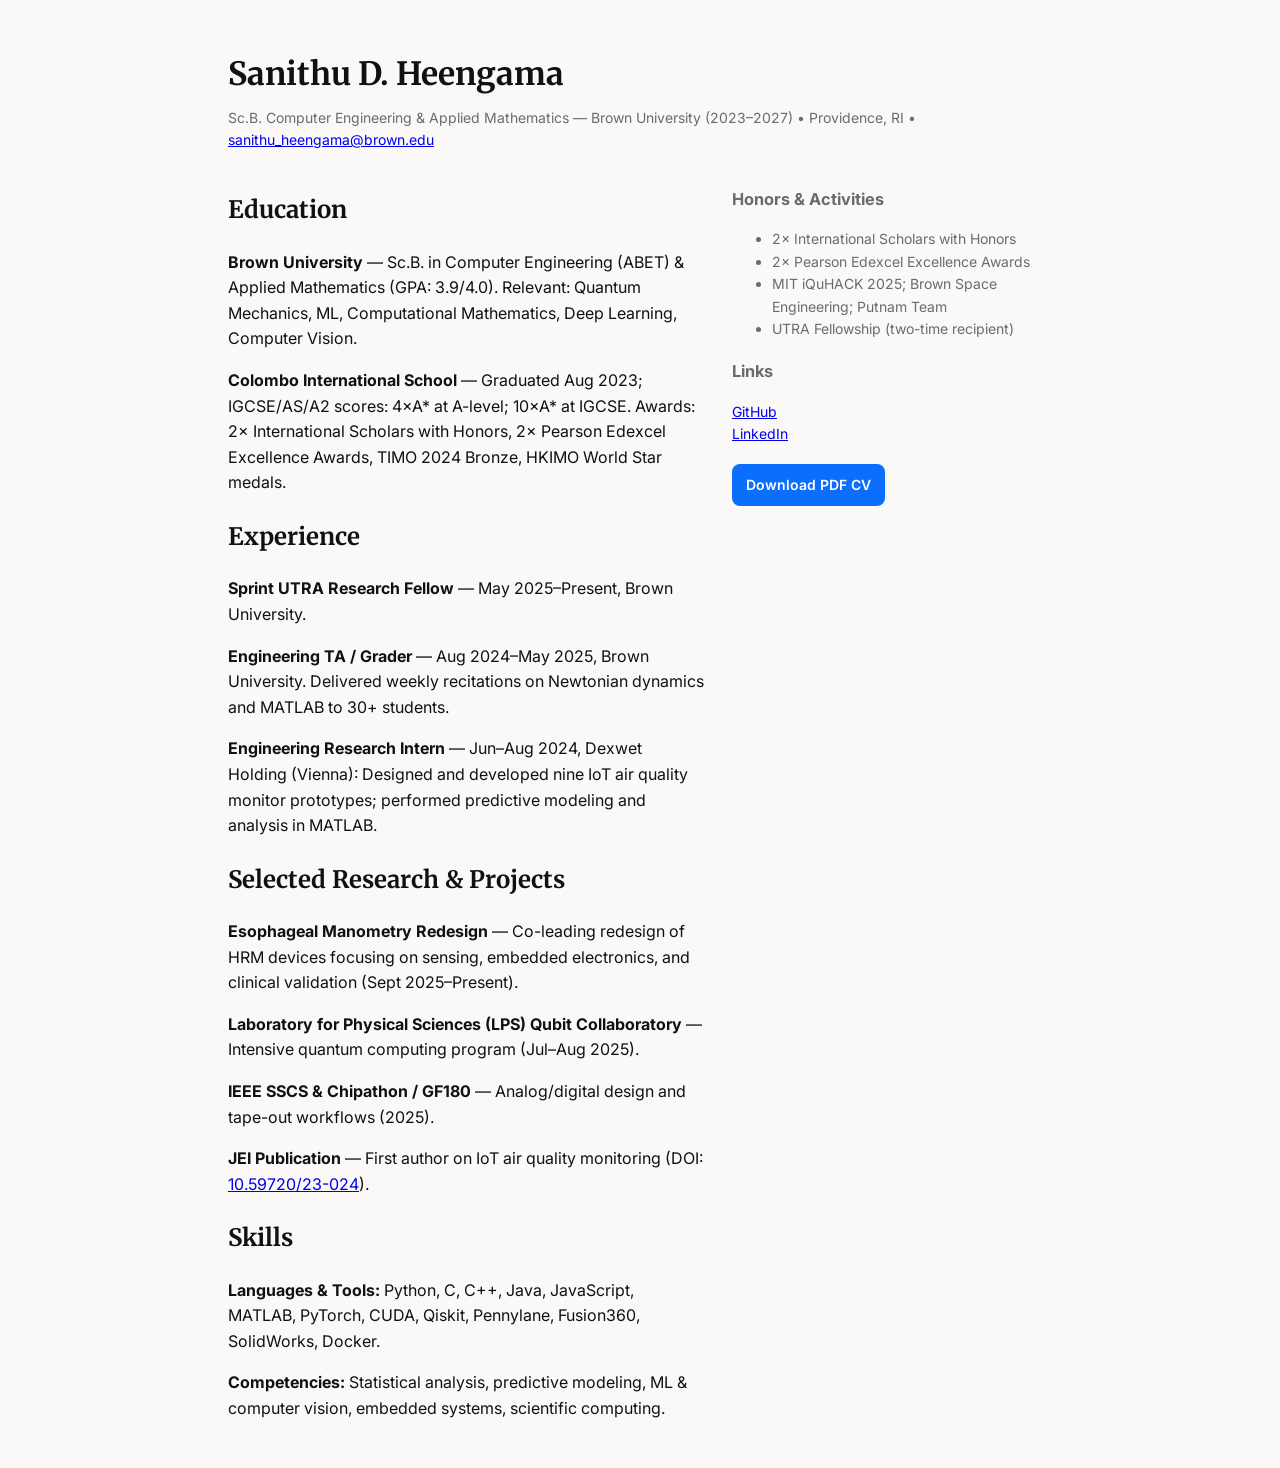
==== resume.html @ 898a8862 "Add HTML resume page and update site content with CV details; keep fonts consistent" ====
<!doctype html>
<html lang="en">
<head>
  <meta charset="utf-8" />
  <meta name="viewport" content="width=device-width,initial-scale=1" />
  <title>Resume — Sanithu D. Heengama</title>
  <link rel="stylesheet" href="assets/style.css">
  <style>
    .resume { padding:28px; max-width:880px; margin:0 auto }
    .resume h1{font-family:Merriweather,serif;font-size:32px;margin-bottom:6px}
    .resume h2{font-family:Merriweather,serif;margin-top:22px}
    .meta-row{color:var(--muted);margin-bottom:18px}
    .section{margin-bottom:18px}
    .two-col{display:grid;grid-template-columns:1fr 320px;gap:28px}
    .small{font-size:14px;color:var(--muted)}
    @media(max-width:880px){.two-col{grid-template-columns:1fr}}
    .cv-download{margin-top:8px}
  </style>
</head>
<body>
  <div class="container resume">
    <h1>Sanithu D. Heengama</h1>
    <div class="meta-row small">Sc.B. Computer Engineering & Applied Mathematics — Brown University (2023–2027) • Providence, RI • <a href="mailto:sanithu_heengama@brown.edu">sanithu_heengama@brown.edu</a></div>

    <div class="two-col">
      <div>
        <section class="section">
          <h2>Education</h2>
          <p><strong>Brown University</strong> — Sc.B. in Computer Engineering (ABET) & Applied Mathematics (GPA: 3.9/4.0). Relevant: Quantum Mechanics, ML, Computational Mathematics, Deep Learning, Computer Vision.</p>
          <p><strong>Colombo International School</strong> — Graduated Aug 2023; IGCSE/AS/A2 scores: 4×A* at A-level; 10×A* at IGCSE. Awards: 2× International Scholars with Honors, 2× Pearson Edexcel Excellence Awards, TIMO 2024 Bronze, HKIMO World Star medals.</p>
        </section>

        <section class="section">
          <h2>Experience</h2>
          <p><strong>Sprint UTRA Research Fellow</strong> — May 2025–Present, Brown University.</p>
          <p><strong>Engineering TA / Grader</strong> — Aug 2024–May 2025, Brown University. Delivered weekly recitations on Newtonian dynamics and MATLAB to 30+ students.</p>
          <p><strong>Engineering Research Intern</strong> — Jun–Aug 2024, Dexwet Holding (Vienna): Designed and developed nine IoT air quality monitor prototypes; performed predictive modeling and analysis in MATLAB.</p>
        </section>

        <section class="section">
          <h2>Selected Research & Projects</h2>
          <p><strong>Esophageal Manometry Redesign</strong> — Co-leading redesign of HRM devices focusing on sensing, embedded electronics, and clinical validation (Sept 2025–Present).</p>
          <p><strong>Laboratory for Physical Sciences (LPS) Qubit Collaboratory</strong> — Intensive quantum computing program (Jul–Aug 2025).</p>
          <p><strong>IEEE SSCS & Chipathon / GF180</strong> — Analog/digital design and tape-out workflows (2025).</p>
          <p><strong>JEI Publication</strong> — First author on IoT air quality monitoring (DOI: <a href="https://doi.org/10.59720/23-024">10.59720/23-024</a>).</p>
        </section>

        <section class="section">
          <h2>Skills</h2>
          <p><strong>Languages & Tools:</strong> Python, C, C++, Java, JavaScript, MATLAB, PyTorch, CUDA, Qiskit, Pennylane, Fusion360, SolidWorks, Docker.</p>
          <p><strong>Competencies:</strong> Statistical analysis, predictive modeling, ML & computer vision, embedded systems, scientific computing.</p>
        </section>
      </div>

      <aside>
        <div class="section small">
          <h3>Honors & Activities</h3>
          <ul>
            <li>2× International Scholars with Honors</li>
            <li>2× Pearson Edexcel Excellence Awards</li>
            <li>MIT iQuHACK 2025; Brown Space Engineering; Putnam Team</li>
            <li>UTRA Fellowship (two-time recipient)</li>
          </ul>
        </div>
        <div class="section small">
          <h3>Links</h3>
          <p><a href="https://github.com/sanithuheen">GitHub</a><br><a href="https://www.linkedin.com/in/sanithu-heengama/">LinkedIn</a></p>
        </div>
        <div class="section small cv-download">
          <a class="btn" href="assets/Sanithu_D_Heengama_CV_Nov_2025.pdf" download>Download PDF CV</a>
        </div>
      </aside>
    </div>

  </div>
</body>
</html>
---- assets/style.css ----
﻿@import url('https://fonts.googleapis.com/css2?family=Inter:wght@300;400;600;800&family=Merriweather:wght@700&display=swap');
:root{--bg:#faf9f8;--muted:#6b6b6b;--accent:#0b6efd;--card:#ffffff}
*{box-sizing:border-box}
body{font-family:Inter,system-ui,Segoe UI,Roboto,Arial,sans-serif;background:var(--bg);color:#111;margin:0;line-height:1.6}
.container{max-width:880px;margin:0 auto;padding:32px}
.site-header{background:linear-gradient(90deg,rgba(11,110,253,0.04),transparent);padding:28px 0;border-bottom:1px solid rgba(0,0,0,0.04)}
.header-inner{display:flex;gap:18px;align-items:center}
.avatar{width:84px;height:84px;border-radius:12px;object-fit:cover;border:2px solid rgba(0,0,0,0.06)}
.name{margin:0;font-weight:800;font-size:32px;font-family:Merriweather,serif}
.tagline{margin:6px 0;color:var(--muted);font-weight:600}
.meta{color:var(--muted);font-size:14px;margin:0}
.nav{padding:12px 0}
.nav a{margin-right:16px;color:var(--accent);text-decoration:none;font-weight:600}
.card{background:var(--card);padding:26px;border-radius:10px;margin:24px 0;box-shadow:0 4px 14px rgba(15,15,15,0.06);transition:transform .35s ease,color .25s}
.card h2{font-family:Merriweather,serif;margin-top:0}
.projects-list{padding-left:18px;margin:0}
.site-footer{text-align:center;padding:36px;color:var(--muted)}
.btn{display:inline-block;padding:10px 14px;border-radius:8px;background:var(--accent);color:#fff;text-decoration:none;font-weight:600}
.btn-outline{background:transparent;color:var(--accent);border:1px solid rgba(11,110,253,0.14);margin-left:12px}
/* reveal animations */
[data-reveal]{opacity:0;transform:translateY(8px);transition:opacity .6s ease, transform .6s ease}
[data-reveal].visible{opacity:1;transform:none}
@media(min-width:900px){.name{font-size:44px}}
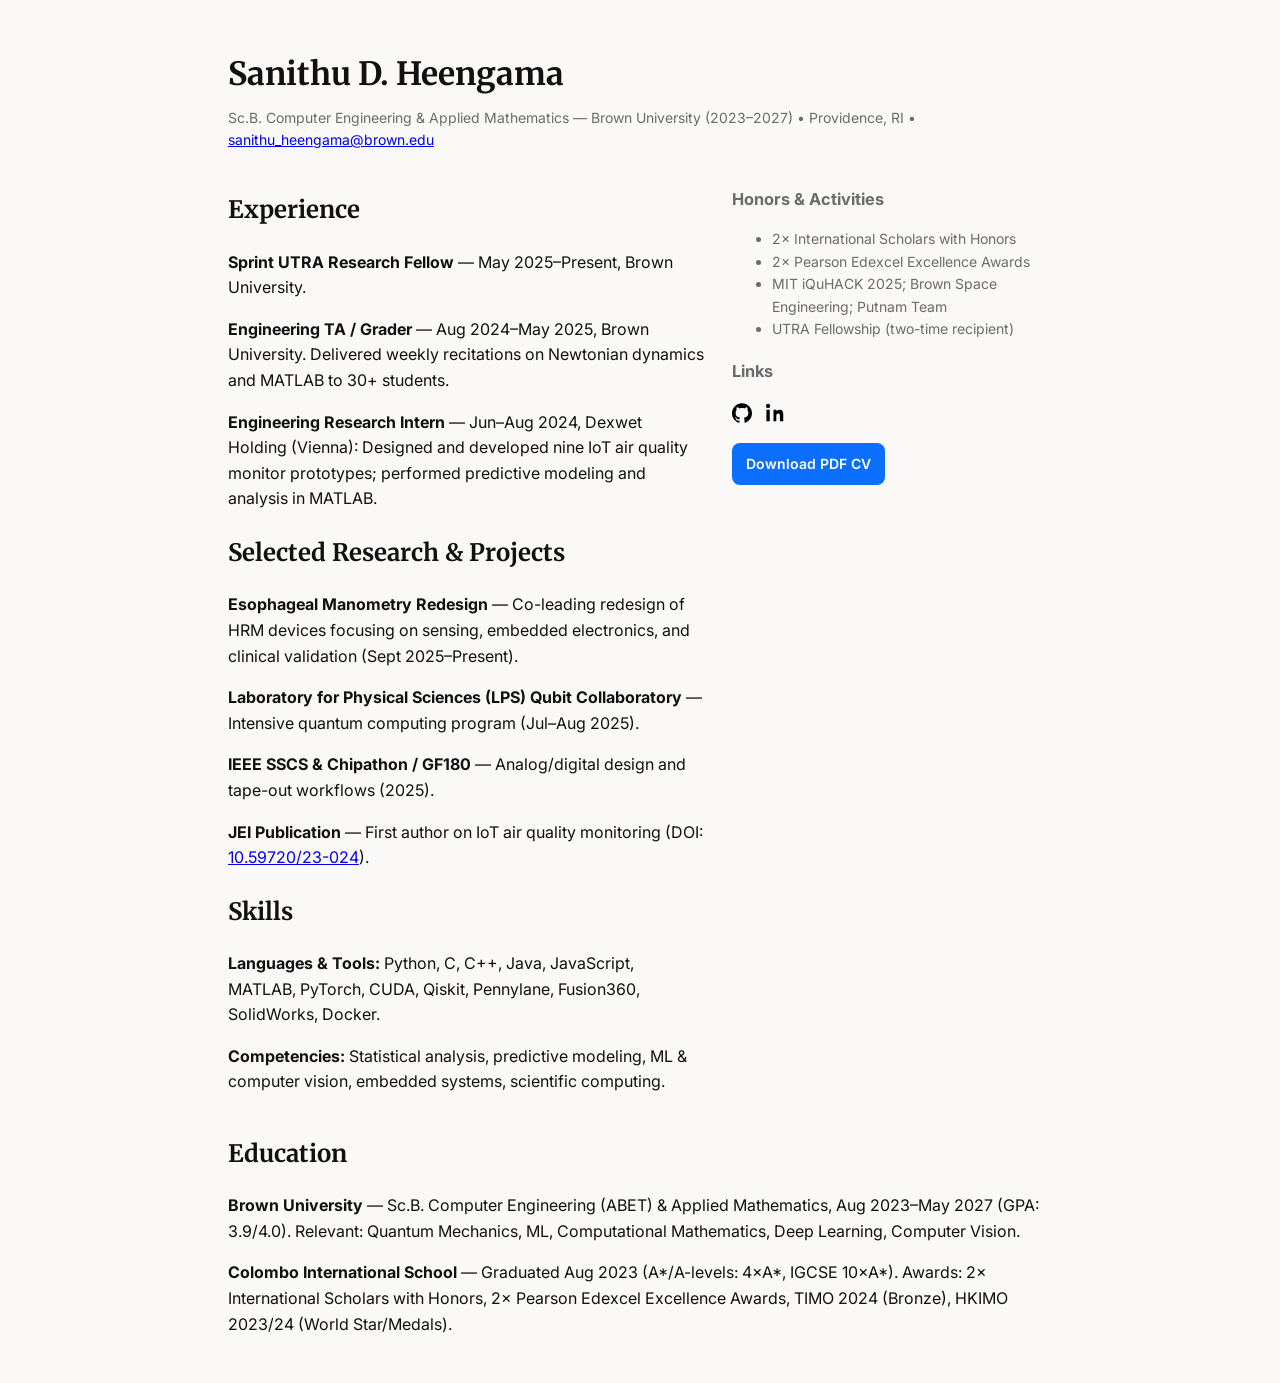
==== commit cba5d1c2: "Move Education to bottom of resume; replace text links with GitHub/LinkedIn logos" ====
--- a/resume.html
+++ b/resume.html
@@ -15,6 +15,17 @@
     .small{font-size:14px;color:var(--muted)}
     @media(max-width:880px){.two-col{grid-template-columns:1fr}}
     .cv-download{margin-top:8px}
+    .social-icons {
+      display: flex;
+      gap: 10px;
+    }
+    .social-icons a {
+      display: inline-block;
+      width: 24px;
+      height: 24px;
+    }
+    .social-icons img{width:20px;height:20px;vertical-align:middle;margin-right:10px;filter:grayscale(100%);transition:filter .18s ease, transform .15s ease}
+    .social-icons a:hover img{filter:none;transform:scale(1.06)}
   </style>
 </head>
 <body>
@@ -24,12 +35,6 @@
 
     <div class="two-col">
       <div>
-        <section class="section">
-          <h2>Education</h2>
-          <p><strong>Brown University</strong> — Sc.B. in Computer Engineering (ABET) & Applied Mathematics (GPA: 3.9/4.0). Relevant: Quantum Mechanics, ML, Computational Mathematics, Deep Learning, Computer Vision.</p>
-          <p><strong>Colombo International School</strong> — Graduated Aug 2023; IGCSE/AS/A2 scores: 4×A* at A-level; 10×A* at IGCSE. Awards: 2× International Scholars with Honors, 2× Pearson Edexcel Excellence Awards, TIMO 2024 Bronze, HKIMO World Star medals.</p>
-        </section>
-
         <section class="section">
           <h2>Experience</h2>
           <p><strong>Sprint UTRA Research Fellow</strong> — May 2025–Present, Brown University.</p>
@@ -64,7 +69,10 @@
         </div>
         <div class="section small">
           <h3>Links</h3>
-          <p><a href="https://github.com/sanithuheen">GitHub</a><br><a href="https://www.linkedin.com/in/sanithu-heengama/">LinkedIn</a></p>
+          <p class="social-icons">
+            <a href="https://github.com/sanithuheen" aria-label="GitHub"><img src="assets/github.svg" alt="GitHub logo"></a>
+            <a href="https://www.linkedin.com/in/sanithu-heengama/" aria-label="LinkedIn"><img src="assets/linkedin.svg" alt="LinkedIn logo"></a>
+          </p>
         </div>
         <div class="section small cv-download">
           <a class="btn" href="assets/Sanithu_D_Heengama_CV_Nov_2025.pdf" download>Download PDF CV</a>
@@ -72,6 +80,13 @@
       </aside>
     </div>
 
+    <!-- Education moved to bottom -->
+    <section class="section">
+      <h2>Education</h2>
+      <p><strong>Brown University</strong> — Sc.B. Computer Engineering (ABET) & Applied Mathematics, Aug 2023–May 2027 (GPA: 3.9/4.0). Relevant: Quantum Mechanics, ML, Computational Mathematics, Deep Learning, Computer Vision.</p>
+      <p><strong>Colombo International School</strong> — Graduated Aug 2023 (A*/A-levels: 4×A*, IGCSE 10×A*). Awards: 2× International Scholars with Honors, 2× Pearson Edexcel Excellence Awards, TIMO 2024 (Bronze), HKIMO 2023/24 (World Star/Medals).</p>
+    </section>
+
   </div>
 </body>
 </html>
--- a/assets/style.css
+++ b/assets/style.css
@@ -3,14 +3,39 @@
 *{box-sizing:border-box}
 body{font-family:Inter,system-ui,Segoe UI,Roboto,Arial,sans-serif;background:var(--bg);color:#111;margin:0;line-height:1.6}
 .container{max-width:880px;margin:0 auto;padding:32px}
-.site-header{background:linear-gradient(90deg,rgba(11,110,253,0.04),transparent);padding:28px 0;border-bottom:1px solid rgba(0,0,0,0.04)}
-.header-inner{display:flex;gap:18px;align-items:center}
-.avatar{width:84px;height:84px;border-radius:12px;object-fit:cover;border:2px solid rgba(0,0,0,0.06)}
-.name{margin:0;font-weight:800;font-size:32px;font-family:Merriweather,serif}
-.tagline{margin:6px 0;color:var(--muted);font-weight:600}
-.meta{color:var(--muted);font-size:14px;margin:0}
+.site-header{background-image:linear-gradient(rgba(11,110,253,0.24),rgba(11,110,253,0.04)),url('assets/hero.jpg');background-size:cover;background-position:center;color:#000;padding:48px 0;min-height:320px}
+.header-inner{display:flex;gap:24px;align-items:center;background:transparent}
+.avatar{width:260px;height:300px;object-fit:cover;object-position:center top;background:transparent;border:2px solid rgba(0,0,0,0.06);border-radius:12px;padding:0;display:block}
+
+/* subtle idle float animation and hover effect */
+@keyframes avatarFloat{0%{transform:translate(0,0) rotate(0deg) scale(1)}25%{transform:translate(-4px,-8px) rotate(-0.6deg) scale(1.003)}50%{transform:translate(6px,-10px) rotate(0.8deg) scale(1.006)}75%{transform:translate(-4px,-8px) rotate(-0.4deg) scale(1.003)}100%{transform:translate(0,0) rotate(0deg) scale(1)}}
+.avatar{will-change:transform;transition:transform .28s ease, box-shadow .2s ease;animation:avatarFloat 6s ease-in-out infinite}
+.avatar:hover{transform:translateY(-6px) scale(1.04);animation-play-state:running;box-shadow:0 12px 30px rgba(15,15,15,0.10)}
+
+/* wrapper for border / ripple effects */
+.avatar-wrap{position:relative;display:inline-block;border-radius:14px;padding:4px}
+.avatar-wrap::before{content:'';position:absolute;inset:0;border-radius:16px;pointer-events:none;box-shadow:0 0 0 0 rgba(11,110,253,0);transition:box-shadow .28s ease, transform .28s ease}
+.avatar-wrap:hover::before{box-shadow:0 10px 30px rgba(11,110,253,0.08)}
+
+/* continuous ripple while hovered */
+.avatar-wrap::after{content:'';position:absolute;left:50%;top:50%;width:100%;height:100%;transform:translate(-50%,-50%) scale(1);border-radius:16px;pointer-events:none;opacity:0}
+.avatar-wrap:hover::after{animation:ripple 1.6s ease-out infinite}
+@keyframes ripple{0%{opacity:0.32;transform:translate(-50%,-50%) scale(0.98);box-shadow:0 0 0 0 rgba(11,110,253,0.14)}60%{opacity:0.12;box-shadow:0 0 0 18px rgba(11,110,253,0)}100%{opacity:0;transform:translate(-50%,-50%) scale(1.08);box-shadow:0 0 0 36px rgba(11,110,253,0)}}
+
+/* smaller tweak for mobile */
+@media(max-width:600px){.site-header{min-height:280px;padding:22px 0}.avatar{width:190px;height:260px;border-radius:12px;padding:0}.avatar-wrap{padding:3px}}
+
+/* Respect users who prefer reduced motion */
+@media (prefers-reduced-motion: reduce){
+  .avatar{animation:none;transition:none}
+  .avatar-wrap::after{animation:none}
+}
+
+.name{margin:0;font-weight:800;font-size:32px;font-family:Merriweather,serif;color:#000}
+.tagline{margin:6px 0;color:#111;font-weight:600}
+.meta{color:#111;font-size:14px;margin:0}
 .nav{padding:12px 0}
-.nav a{margin-right:16px;color:var(--accent);text-decoration:none;font-weight:600}
+.nav a{margin-right:16px;color:#000;text-decoration:none;font-weight:600}
 .card{background:var(--card);padding:26px;border-radius:10px;margin:24px 0;box-shadow:0 4px 14px rgba(15,15,15,0.06);transition:transform .35s ease,color .25s}
 .card h2{font-family:Merriweather,serif;margin-top:0}
 .projects-list{padding-left:18px;margin:0}
